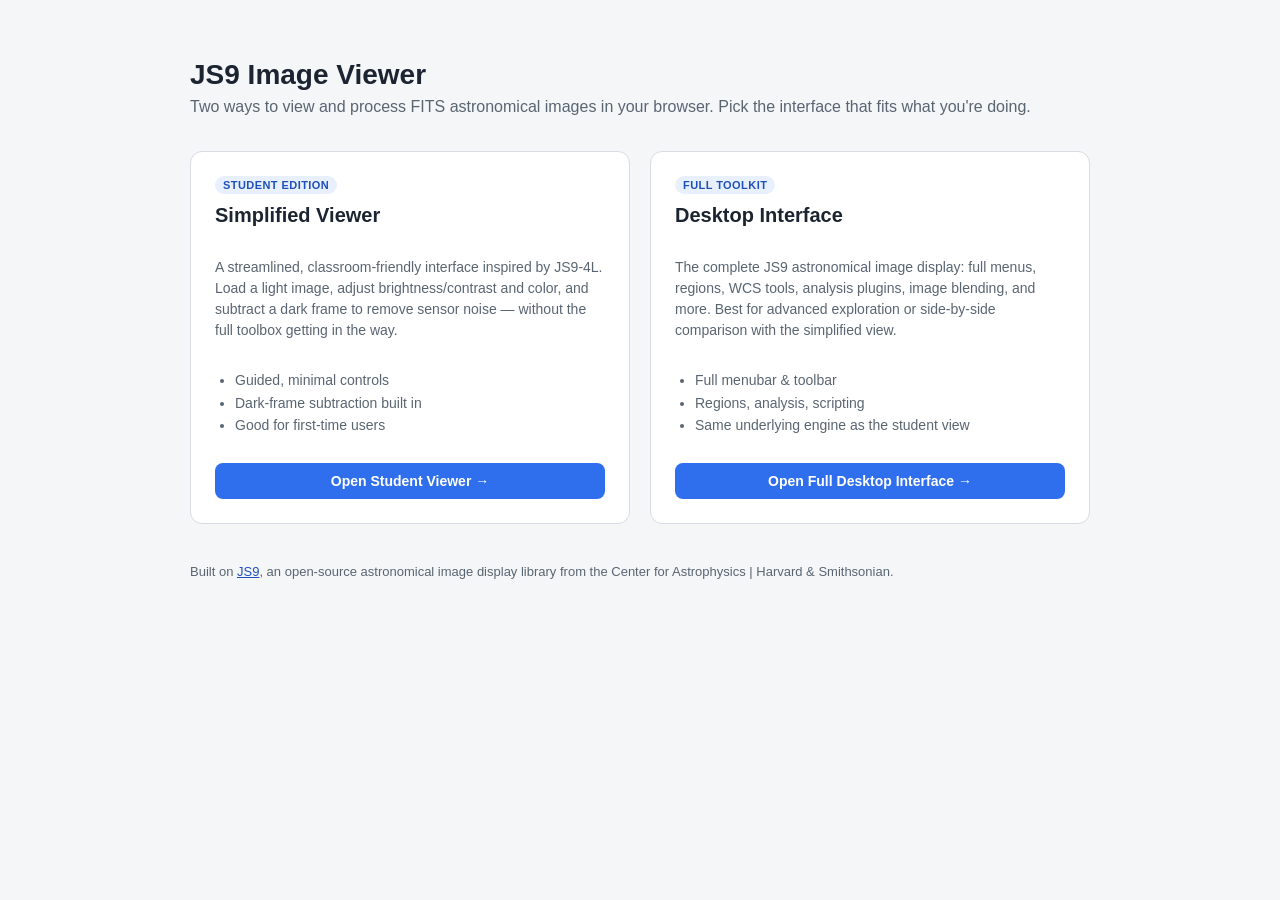
==== index.html @ 694012fe "js9-mods" ====
<!DOCTYPE html>
<html lang="en">
<head>
<meta charset="utf-8">
<meta name="viewport" content="width=device-width, initial-scale=1">
<link type="image/x-icon" rel="shortcut icon" href="./favicon.ico">
<title>JS9 Image Viewer</title>
<style>
  :root{
    --bg: #f4f6f8;
    --card-bg: #ffffff;
    --border: #d7dde3;
    --text: #1b2430;
    --muted: #5a6572;
    --accent: #2f6fed;
    --accent-dark: #1f4fb8;
  }
  *{ box-sizing: border-box; }
  body{
    margin: 0;
    font-family: -apple-system, BlinkMacSystemFont, "Segoe UI", Roboto, Helvetica, Arial, sans-serif;
    background: var(--bg);
    color: var(--text);
    padding: 40px 20px 60px;
  }
  .wrap{ max-width: 900px; margin: 0 auto; }
  h1{ font-size: 28px; margin-bottom: 4px; }
  p.lede{ color: var(--muted); margin-top: 0; font-size: 16px; line-height: 1.5; }
  .cards{
    display: grid;
    grid-template-columns: 1fr 1fr;
    gap: 20px;
    margin-top: 32px;
  }
  @media (max-width: 700px){
    .cards{ grid-template-columns: 1fr; }
  }
  .card{
    background: var(--card-bg);
    border: 1px solid var(--border);
    border-radius: 12px;
    padding: 24px;
    display: flex;
    flex-direction: column;
  }
  .card h2{ margin-top: 0; font-size: 20px; }
  .card p{ color: var(--muted); font-size: 14px; line-height: 1.5; flex-grow: 1; }
  .card ul{ color: var(--muted); font-size: 14px; line-height: 1.6; padding-left: 20px; }
  .card a.btn{
    display: inline-block;
    margin-top: 12px;
    background: var(--accent);
    color: #fff;
    text-decoration: none;
    padding: 10px 18px;
    border-radius: 8px;
    font-size: 14px;
    font-weight: 600;
    text-align: center;
  }
  .card a.btn:hover{ background: var(--accent-dark); }
  .badge{
    display: inline-block;
    font-size: 11px;
    font-weight: 700;
    letter-spacing: .04em;
    text-transform: uppercase;
    color: var(--accent-dark);
    background: #e8f0fe;
    padding: 3px 8px;
    border-radius: 999px;
    margin-bottom: 10px;
    width: fit-content;
  }
  footer{ margin-top: 40px; color: var(--muted); font-size: 13px; }
  footer a{ color: var(--accent-dark); }
</style>
</head>
<body>
  <div class="wrap">
    <h1>JS9 Image Viewer</h1>
    <p class="lede">Two ways to view and process FITS astronomical images in your browser. Pick the interface that fits what you're doing.</p>

    <div class="cards">
      <div class="card">
        <span class="badge">Student Edition</span>
        <h2>Simplified Viewer</h2>
        <p>A streamlined, classroom-friendly interface inspired by JS9-4L. Load a light image, adjust brightness/contrast and color, and subtract a dark frame to remove sensor noise &mdash; without the full toolbox getting in the way.</p>
        <ul>
          <li>Guided, minimal controls</li>
          <li>Dark-frame subtraction built in</li>
          <li>Good for first-time users</li>
        </ul>
        <a class="btn" href="./student.html">Open Student Viewer &rarr;</a>
      </div>

      <div class="card">
        <span class="badge">Full Toolkit</span>
        <h2>Desktop Interface</h2>
        <p>The complete JS9 astronomical image display: full menus, regions, WCS tools, analysis plugins, image blending, and more. Best for advanced exploration or side-by-side comparison with the simplified view.</p>
        <ul>
          <li>Full menubar &amp; toolbar</li>
          <li>Regions, analysis, scripting</li>
          <li>Same underlying engine as the student view</li>
        </ul>
        <a class="btn" href="./js9.html">Open Full Desktop Interface &rarr;</a>
      </div>
    </div>

    <footer>
      Built on <a href="https://github.com/ericmandel/js9" target="_blank" rel="noopener">JS9</a>, an open-source astronomical image display library from the Center for Astrophysics | Harvard &amp; Smithsonian.
    </footer>
  </div>
</body>
</html>
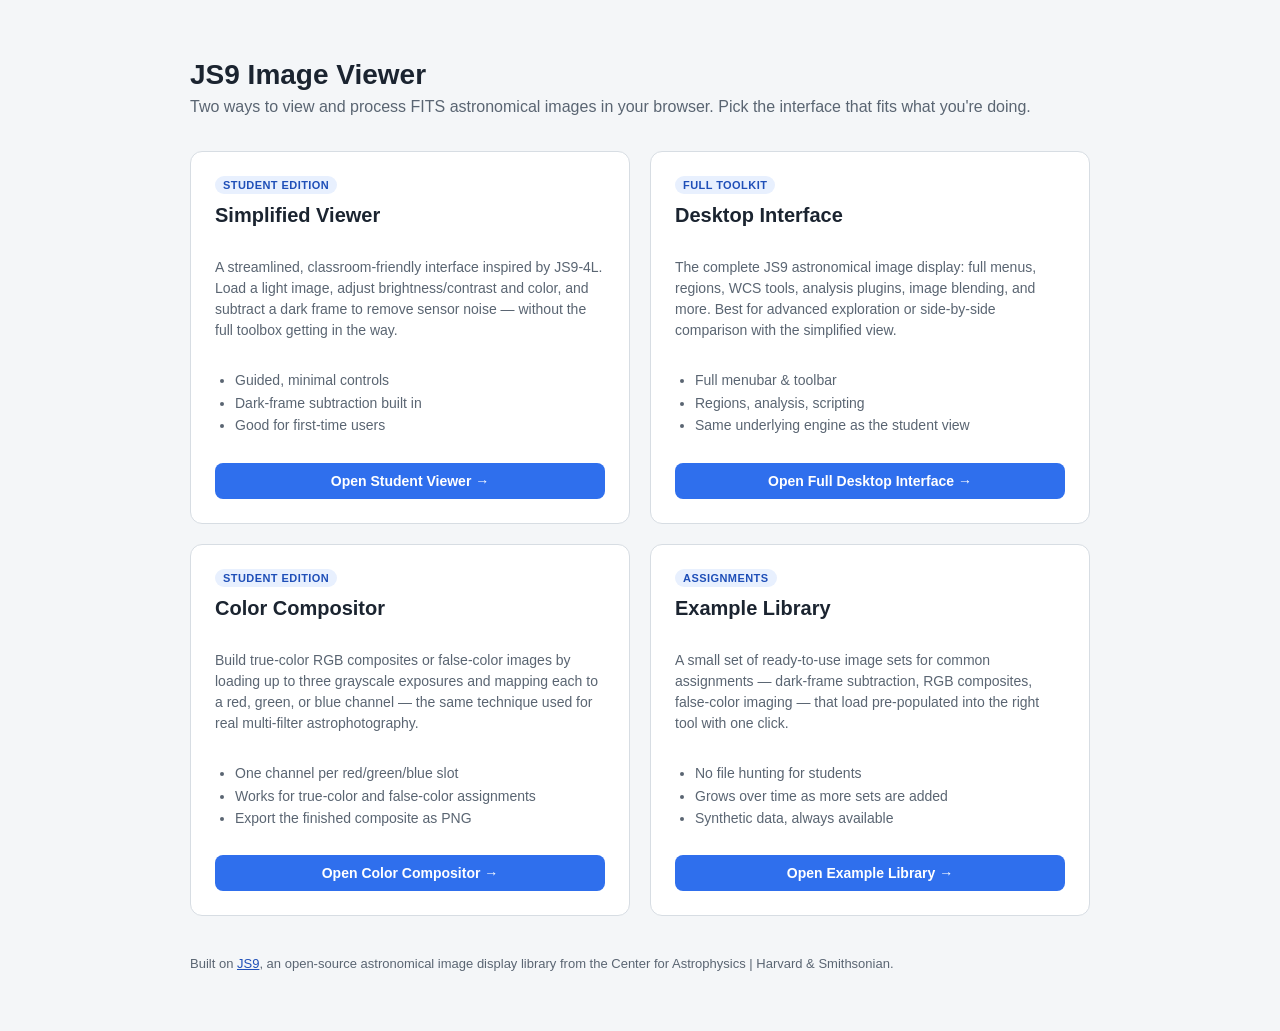
==== commit a5967704: "Finally-will-it-work" ====
--- a/index.html
+++ b/index.html
@@ -105,6 +105,30 @@
         </ul>
         <a class="btn" href="./js9.html">Open Full Desktop Interface &rarr;</a>
       </div>
+
+      <div class="card">
+        <span class="badge">Student Edition</span>
+        <h2>Color Compositor</h2>
+        <p>Build true-color RGB composites or false-color images by loading up to three grayscale exposures and mapping each to a red, green, or blue channel &mdash; the same technique used for real multi-filter astrophotography.</p>
+        <ul>
+          <li>One channel per red/green/blue slot</li>
+          <li>Works for true-color and false-color assignments</li>
+          <li>Export the finished composite as PNG</li>
+        </ul>
+        <a class="btn" href="./compositor.html">Open Color Compositor &rarr;</a>
+      </div>
+
+      <div class="card">
+        <span class="badge">Assignments</span>
+        <h2>Example Library</h2>
+        <p>A small set of ready-to-use image sets for common assignments &mdash; dark-frame subtraction, RGB composites, false-color imaging &mdash; that load pre-populated into the right tool with one click.</p>
+        <ul>
+          <li>No file hunting for students</li>
+          <li>Grows over time as more sets are added</li>
+          <li>Synthetic data, always available</li>
+        </ul>
+        <a class="btn" href="./examples.html">Open Example Library &rarr;</a>
+      </div>
     </div>
 
     <footer>
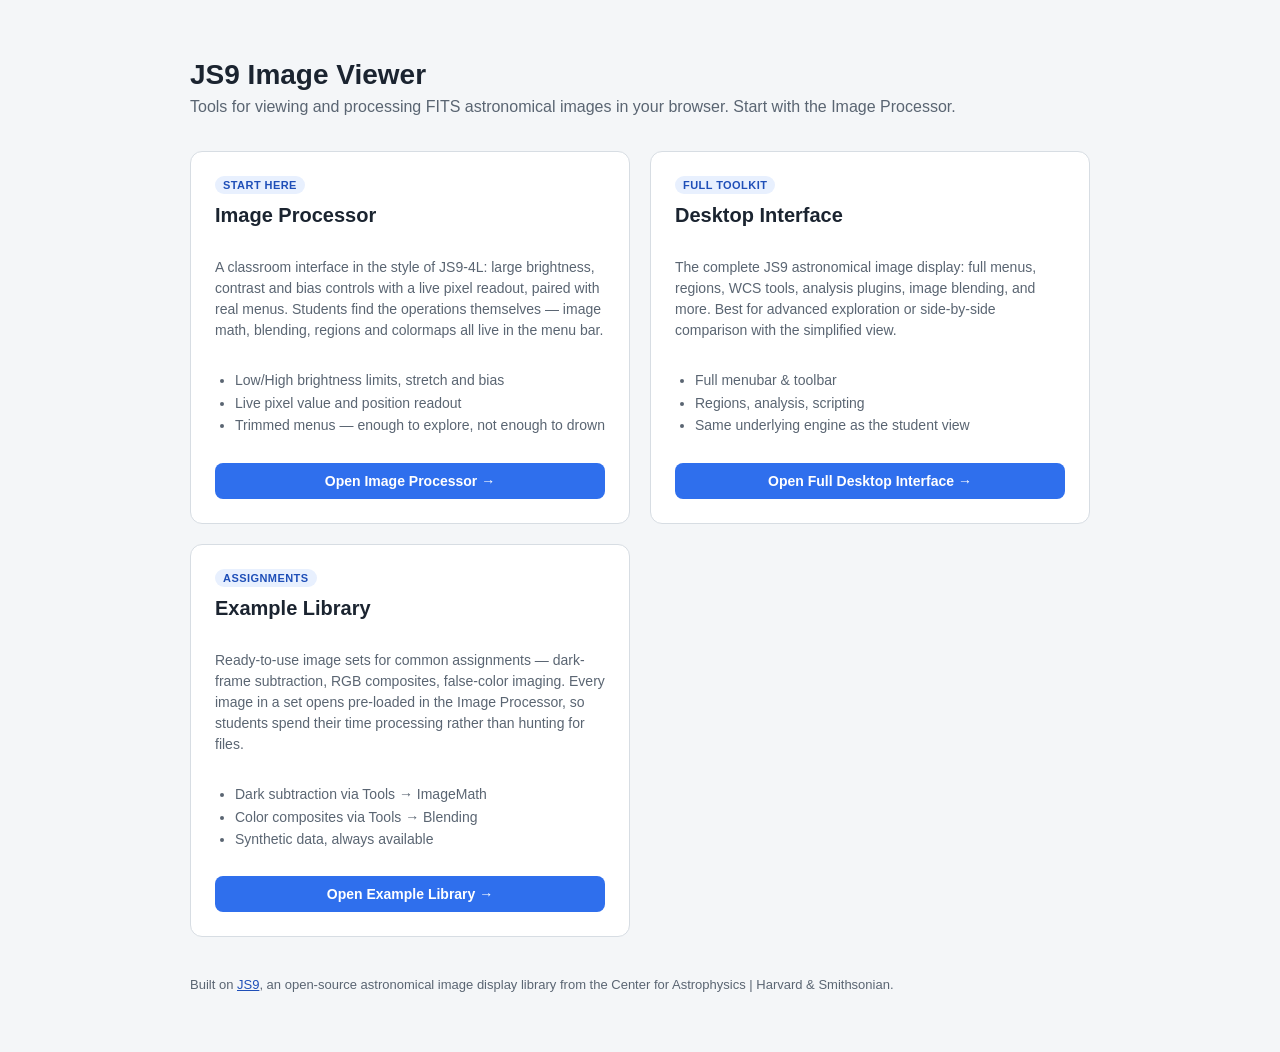
==== commit 272e055e: "Better-skin" ====
--- a/index.html
+++ b/index.html
@@ -79,19 +79,19 @@
 <body>
   <div class="wrap">
     <h1>JS9 Image Viewer</h1>
-    <p class="lede">Two ways to view and process FITS astronomical images in your browser. Pick the interface that fits what you're doing.</p>
+    <p class="lede">Tools for viewing and processing FITS astronomical images in your browser. Start with the Image Processor.</p>
 
     <div class="cards">
       <div class="card">
-        <span class="badge">Student Edition</span>
-        <h2>Simplified Viewer</h2>
-        <p>A streamlined, classroom-friendly interface inspired by JS9-4L. Load a light image, adjust brightness/contrast and color, and subtract a dark frame to remove sensor noise &mdash; without the full toolbox getting in the way.</p>
+        <span class="badge">Start Here</span>
+        <h2>Image Processor</h2>
+        <p>A classroom interface in the style of JS9-4L: large brightness, contrast and bias controls with a live pixel readout, paired with real menus. Students find the operations themselves &mdash; image math, blending, regions and colormaps all live in the menu bar.</p>
         <ul>
-          <li>Guided, minimal controls</li>
-          <li>Dark-frame subtraction built in</li>
-          <li>Good for first-time users</li>
+          <li>Low/High brightness limits, stretch and bias</li>
+          <li>Live pixel value and position readout</li>
+          <li>Trimmed menus &mdash; enough to explore, not enough to drown</li>
         </ul>
-        <a class="btn" href="./student.html">Open Student Viewer &rarr;</a>
+        <a class="btn" href="./student.html">Open Image Processor &rarr;</a>
       </div>
 
       <div class="card">
@@ -107,24 +107,12 @@
       </div>
 
       <div class="card">
-        <span class="badge">Student Edition</span>
-        <h2>Color Compositor</h2>
-        <p>Build true-color RGB composites or false-color images by loading up to three grayscale exposures and mapping each to a red, green, or blue channel &mdash; the same technique used for real multi-filter astrophotography.</p>
-        <ul>
-          <li>One channel per red/green/blue slot</li>
-          <li>Works for true-color and false-color assignments</li>
-          <li>Export the finished composite as PNG</li>
-        </ul>
-        <a class="btn" href="./compositor.html">Open Color Compositor &rarr;</a>
-      </div>
-
-      <div class="card">
         <span class="badge">Assignments</span>
         <h2>Example Library</h2>
-        <p>A small set of ready-to-use image sets for common assignments &mdash; dark-frame subtraction, RGB composites, false-color imaging &mdash; that load pre-populated into the right tool with one click.</p>
+        <p>Ready-to-use image sets for common assignments &mdash; dark-frame subtraction, RGB composites, false-color imaging. Every image in a set opens pre-loaded in the Image Processor, so students spend their time processing rather than hunting for files.</p>
         <ul>
-          <li>No file hunting for students</li>
-          <li>Grows over time as more sets are added</li>
+          <li>Dark subtraction via Tools &rarr; ImageMath</li>
+          <li>Color composites via Tools &rarr; Blending</li>
           <li>Synthetic data, always available</li>
         </ul>
         <a class="btn" href="./examples.html">Open Example Library &rarr;</a>
